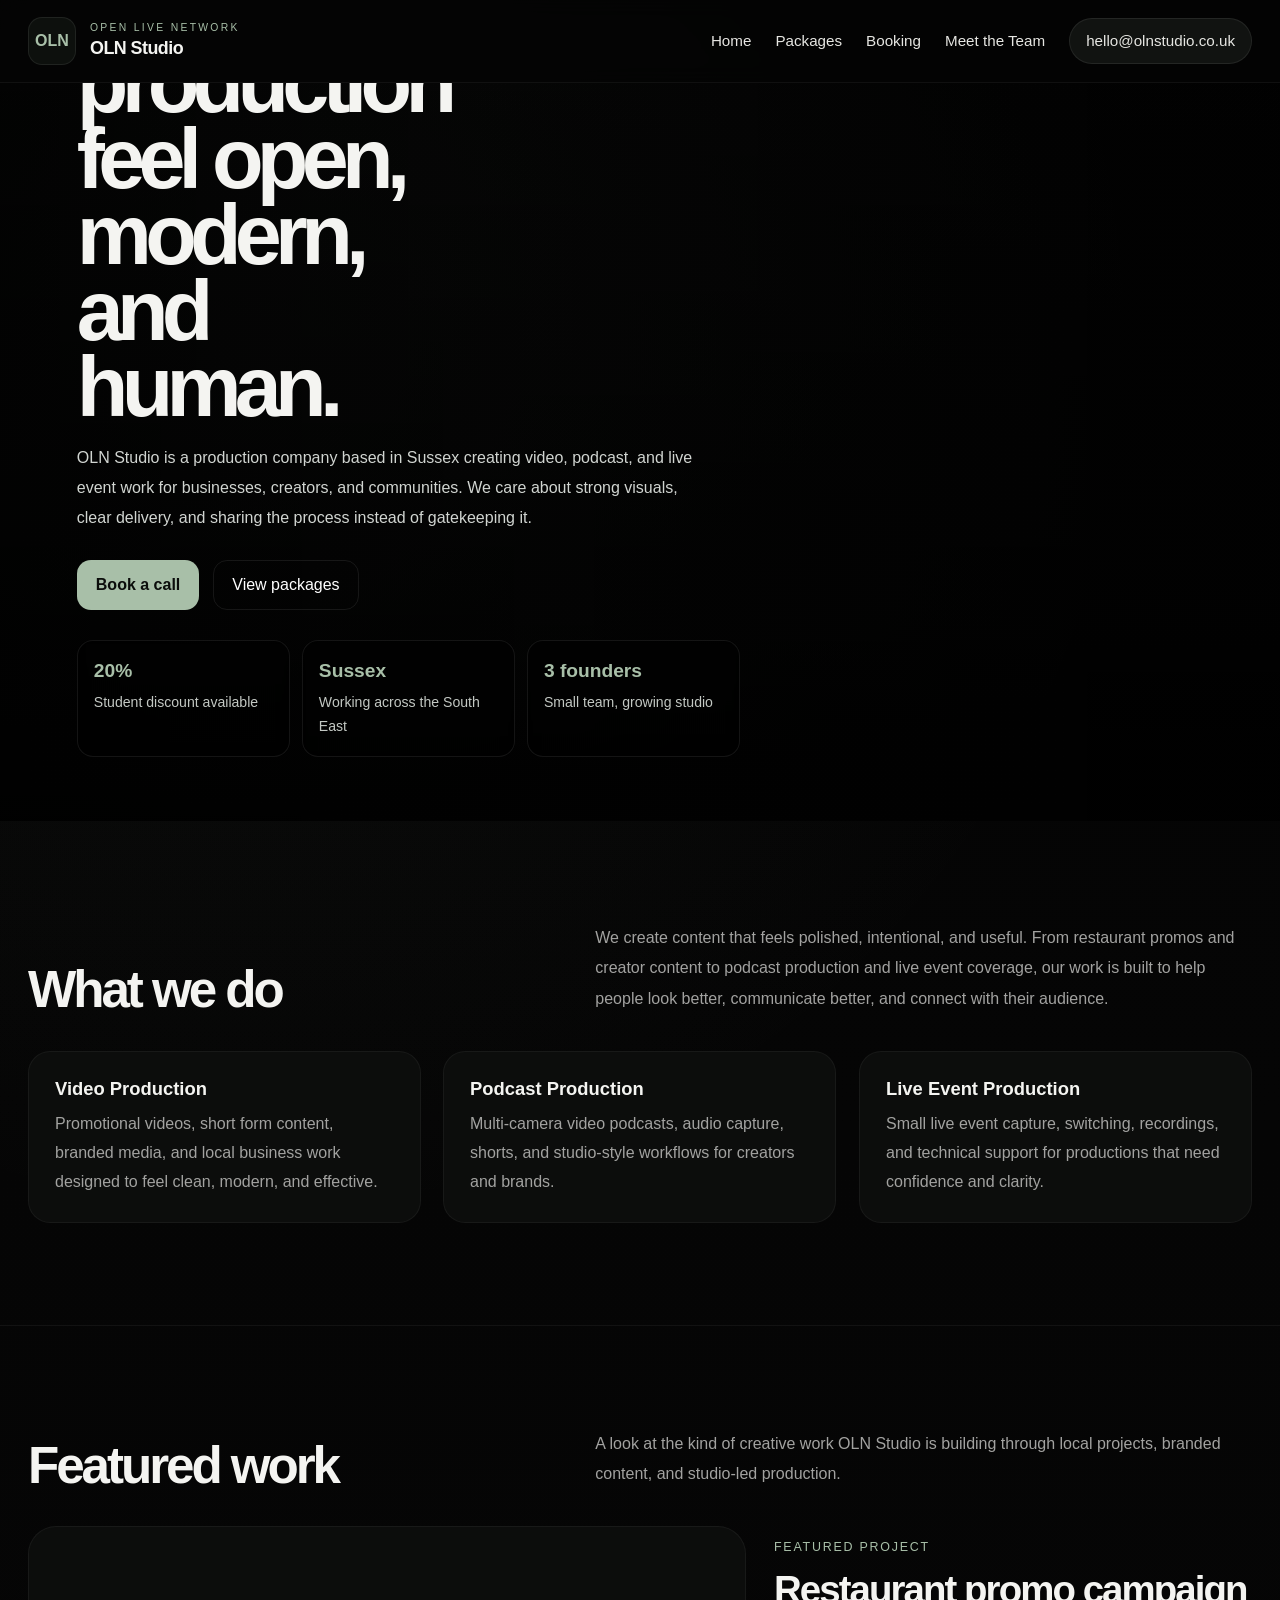
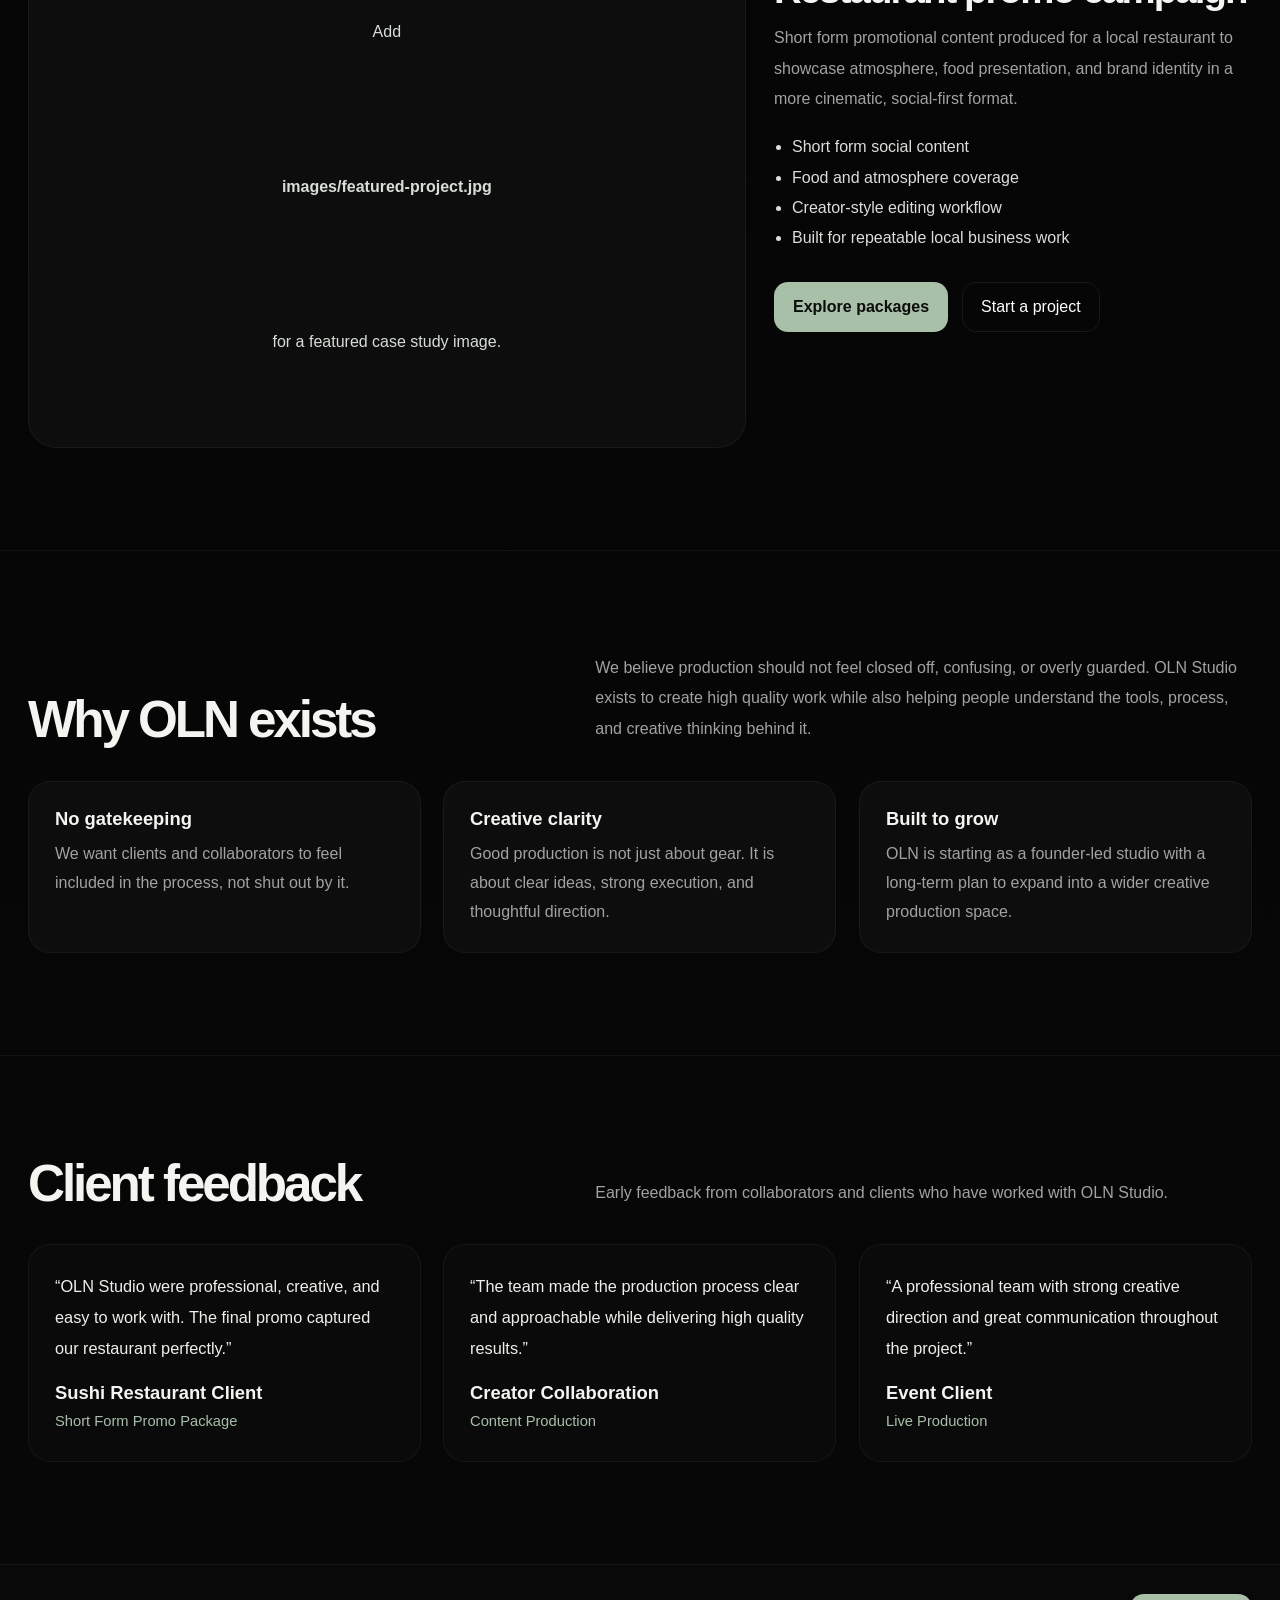
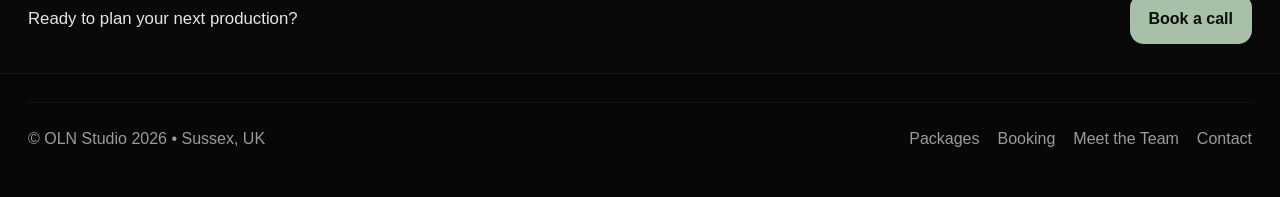
==== index.html @ 15d45d7c "Initial commit" ====
<!DOCTYPE html>
<html lang="en">
<head>
  <meta charset="UTF-8">
  <meta name="viewport" content="width=device-width, initial-scale=1.0">
  <title>OLN Studio | Production without the gatekeeping</title>
  <meta name="description" content="OLN Studio is a production company based in Sussex creating video, podcast, and event work for creators, businesses, and communities.">
  <link rel="stylesheet" href="styles.css">
</head>

<body>

<header class="nav">
  <div class="container nav-inner">
    <a class="brand" href="index.html">
      <img src="images/logo.png" alt="OLN Studio logo" onerror="this.style.display='none';this.nextElementSibling.style.display='grid';">
      <div class="brand-mark" style="display:none;">OLN</div>
      <div class="brand-text">
        <small>Open Live Network</small>
        <strong>OLN Studio</strong>
      </div>
    </a>

    <button class="nav-toggle" aria-label="Open menu" aria-expanded="false" type="button">
      <span></span>
      <span></span>
      <span></span>
    </button>

    <nav class="site-nav">
      <a href="index.html">Home</a>
      <a href="packages.html">Packages</a>
      <a href="booking.html">Booking</a>
      <a href="team.html">Meet the Team</a>
      <a class="nav-cta" href="mailto:hello@olnstudio.co.uk">hello@olnstudio.co.uk</a>
    </nav>
  </div>
</header>

<main>

  <section class="hero hero-video">
    <div class="hero-bg">
      <video autoplay muted loop playsinline>
        <source src="Videos/749192_Studio Actor Lights Director_By_Maks_Art_Artlist_HD.mp4" type="video/mp4">
      </video>
    </div>

    <div class="container hero-content">
      <span class="eyebrow">Production • Education • Community</span>

      <h1>
        We make production
        feel open, modern,
        and human.
      </h1>

      <p>
        OLN Studio is a production company based in Sussex creating video,
        podcast, and live event work for businesses, creators, and communities.
        We care about strong visuals, clear delivery, and sharing the process
        instead of gatekeeping it.
      </p>

      <div class="hero-actions">
        <a class="btn primary" href="booking.html">Book a call</a>
        <a class="btn secondary" href="packages.html">View packages</a>
      </div>

      <div class="hero-stats">
        <div class="stat">
          <strong>20%</strong>
          <span>Student discount available</span>
        </div>
        <div class="stat">
          <strong>Sussex</strong>
          <span>Working across the South East</span>
        </div>
        <div class="stat">
          <strong>3 founders</strong>
          <span>Small team, growing studio</span>
        </div>
      </div>
    </div>
  </section>

  <section class="section">
    <div class="container">
      <div class="section-head">
        <div>
          <h2>What we do</h2>
        </div>
        <p>
          We create content that feels polished, intentional, and useful.
          From restaurant promos and creator content to podcast production
          and live event coverage, our work is built to help people look better,
          communicate better, and connect with their audience.
        </p>
      </div>

      <div class="grid-3">
        <article class="card">
          <h3>Video Production</h3>
          <p>
            Promotional videos, short form content, branded media, and local business work
            designed to feel clean, modern, and effective.
          </p>
        </article>

        <article class="card">
          <h3>Podcast Production</h3>
          <p>
            Multi-camera video podcasts, audio capture, shorts, and studio-style workflows
            for creators and brands.
          </p>
        </article>

        <article class="card">
          <h3>Live Event Production</h3>
          <p>
            Small live event capture, switching, recordings, and technical support for productions
            that need confidence and clarity.
          </p>
        </article>
      </div>
    </div>
  </section>

  <section class="section">
    <div class="container">
      <div class="section-head">
        <div>
          <h2>Featured work</h2>
        </div>
        <p>
          A look at the kind of creative work OLN Studio is building through local projects,
          branded content, and studio-led production.
        </p>
      </div>

      <div class="featured-work">
        <div class="featured-media">
          <img src="images/featured-project.jpg" alt="Featured OLN Studio project" onerror="this.style.display='none';this.nextElementSibling.style.display='grid';">
          <div class="featured-fallback" style="display:none;">
            Add <strong>images/featured-project.jpg</strong> for a featured case study image.
          </div>
        </div>

        <div class="featured-copy">
          <span class="featured-tag">Featured Project</span>
          <h3>Restaurant promo campaign</h3>
          <p>
            Short form promotional content produced for a local restaurant to showcase
            atmosphere, food presentation, and brand identity in a more cinematic,
            social-first format.
          </p>

          <ul class="featured-points">
            <li>Short form social content</li>
            <li>Food and atmosphere coverage</li>
            <li>Creator-style editing workflow</li>
            <li>Built for repeatable local business work</li>
          </ul>

          <div class="hero-actions">
            <a class="btn primary" href="packages.html">Explore packages</a>
            <a class="btn secondary" href="booking.html">Start a project</a>
          </div>
        </div>
      </div>
    </div>
  </section>

  <section class="section">
    <div class="container">
      <div class="section-head">
        <div>
          <h2>Why OLN exists</h2>
        </div>
        <p>
          We believe production should not feel closed off, confusing, or overly guarded.
          OLN Studio exists to create high quality work while also helping people understand
          the tools, process, and creative thinking behind it.
        </p>
      </div>

      <div class="grid-3">
        <article class="card">
          <h3>No gatekeeping</h3>
          <p>We want clients and collaborators to feel included in the process, not shut out by it.</p>
        </article>

        <article class="card">
          <h3>Creative clarity</h3>
          <p>Good production is not just about gear. It is about clear ideas, strong execution, and thoughtful direction.</p>
        </article>

        <article class="card">
          <h3>Built to grow</h3>
          <p>OLN is starting as a founder-led studio with a long-term plan to expand into a wider creative production space.</p>
        </article>
      </div>
    </div>
  </section>

  <section class="section">
    <div class="container">
      <div class="section-head">
        <div>
          <h2>Client feedback</h2>
        </div>
        <p>
          Early feedback from collaborators and clients who have worked with OLN Studio.
        </p>
      </div>

      <div class="grid-3">
        <article class="card review-card">
          <p>“OLN Studio were professional, creative, and easy to work with. The final promo captured our restaurant perfectly.”</p>
          <h3>Sushi Restaurant Client</h3>
          <p>Short Form Promo Package</p>
        </article>

        <article class="card review-card">
          <p>“The team made the production process clear and approachable while delivering high quality results.”</p>
          <h3>Creator Collaboration</h3>
          <p>Content Production</p>
        </article>

        <article class="card review-card">
          <p>“A professional team with strong creative direction and great communication throughout the project.”</p>
          <h3>Event Client</h3>
          <p>Live Production</p>
        </article>
      </div>
    </div>
  </section>

  <section class="cta-band">
    <div class="container cta-band-inner">
      <p>Ready to plan your next production?</p>
      <a class="btn primary" href="booking.html">Book a call</a>
    </div>
  </section>

</main>

<footer>
  <div class="container footer-top">
    <div>© OLN Studio <span data-year></span> • Sussex, UK</div>
    <div class="footer-links">
      <a href="packages.html">Packages</a>
      <a href="booking.html">Booking</a>
      <a href="team.html">Meet the Team</a>
      <a href="mailto:hello@olnstudio.co.uk">Contact</a>
    </div>
  </div>
</footer>
<script src="script.js"></script>
</body>
</html>
---- styles.css ----
:root{
  --bg:#050505;
  --bg-soft:#090909;
  --panel:#0d0d0d;
  --text:#f4f4f1;
  --muted:#a2a2a0;
  --line:rgba(255,255,255,.08);
  --line-soft:rgba(255,255,255,.05);
  --sage:#a8bfa8;
  --sage-soft:#c8d5c8;
  --content:1320px;
  --radius:22px;
  --radius-lg:30px;
}

*{box-sizing:border-box}
html{scroll-behavior:smooth}

body{
  margin:0;
  font-family:Arial, Helvetica, sans-serif;
  color:var(--text);
  background:
    radial-gradient(circle at 20% 10%, rgba(168,191,168,.05), transparent 28%),
    linear-gradient(180deg,#040404 0%, #070707 100%);
  line-height:1.5;
}

img,video{
  display:block;
  max-width:100%;
}

a{
  color:inherit;
  text-decoration:none;
}

.container{
  width:min(var(--content), calc(100% - 56px));
  margin:0 auto;
}

/* NAV */

.nav{
  position:sticky;
  top:0;
  z-index:100;
  background:rgba(4,4,4,.88);
  border-bottom:1px solid var(--line-soft);
  backdrop-filter:blur(10px);
}

.nav-inner{
  min-height:82px;
  display:flex;
  align-items:center;
  justify-content:space-between;
  gap:24px;
}

.brand{
  display:flex;
  align-items:center;
  gap:14px;
}

.brand img{
  width:48px;
  height:48px;
  object-fit:contain;
  border-radius:14px;
}

.brand-mark{
  width:48px;
  height:48px;
  border-radius:14px;
  display:grid;
  place-items:center;
  border:1px solid var(--line);
  color:var(--sage);
  font-weight:700;
  background:#0d100d;
}

.brand-text small{
  display:block;
  font-size:.65rem;
  letter-spacing:.22em;
  text-transform:uppercase;
  color:var(--sage);
}

.brand-text strong{
  display:block;
  font-size:1.12rem;
  letter-spacing:-.03em;
}

.nav nav{
  display:flex;
  align-items:center;
  gap:24px;
  flex-wrap:wrap;
}

.nav nav a{
  font-size:.95rem;
  color:#e6e6e2;
  transition:.2s ease;
}

.nav nav a:hover{
  color:var(--sage);
}

.nav-cta{
  padding:11px 16px;
  border-radius:999px;
  border:1px solid var(--line);
  background:#111311;
}

/* BUTTONS */

.btn{
  display:inline-flex;
  align-items:center;
  justify-content:center;
  min-height:50px;
  padding:0 18px;
  border-radius:14px;
  border:1px solid var(--line);
  background:#111;
  color:#fff;
  transition:.2s ease;
}

.btn:hover{
  transform:translateY(-1px);
}

.btn.primary{
  background:var(--sage);
  color:#0b0d0b;
  border-color:transparent;
  font-weight:700;
}

.btn.secondary{
  background:transparent;
}

/* HERO */

.hero.hero-video{
  position: relative;
  min-height: 82vh;
  height: 82vh;
  display: flex;
  align-items: flex-end;
  overflow: hidden;
  padding: 0;
}

.hero-bg{
  position: absolute;
  inset: 0;
  z-index: 0;
}

.hero-bg video,
.hero-bg img{
  width: 100%;
  height: 100%;
  object-fit: cover;
}

.hero.hero-video::before{
  content: "";
  position: absolute;
  inset: 0;
  z-index: 1;
  background:
    linear-gradient(90deg, rgba(0,0,0,.68) 0%, rgba(0,0,0,.36) 42%, rgba(0,0,0,.55) 100%),
    linear-gradient(180deg, rgba(0,0,0,.16) 0%, rgba(0,0,0,.55) 72%, rgba(0,0,0,.82) 100%);
}

.hero-content{
  position: relative;
  z-index: 2;
  width: 100%;
  max-width: 760px;
  margin-left: 0;
  margin-right: auto;

  padding-left: clamp(40px, 6vw, 120px);
  padding-right: 20px;
  padding-bottom: 64px;
}

.eyebrow{
  display: inline-flex;
  align-items: center;
  padding: 9px 14px;
  border-radius: 999px;
  border: 1px solid var(--line);
  color: #d8e2d8;
  font-size: .82rem;
  background: rgba(12,13,12,.72);
}

.hero h1{
  margin: 18px 0;
  max-width: 8.6ch;
  font-size: clamp(3.2rem, 6.6vw, 6.4rem);
  line-height: .9;
  letter-spacing: -.08em;
  font-weight: 700;
}

.hero p{
  margin: 0;
  max-width: 620px;
  color: #d1d5d1;
  font-size: clamp(1rem, 1.2vw, 1.08rem);
  line-height: 1.85;
}

.hero-actions{
  display: flex;
  flex-wrap: wrap;
  gap: 14px;
  margin-top: 28px;
}

.hero-stats{
  display: grid;
  grid-template-columns: repeat(3, minmax(0,1fr));
  gap: 12px;
  margin-top: 30px;
  max-width: 760px;
}

.stat{
  padding: 16px 16px 18px;
  border-radius: 16px;
  background: rgba(0,0,0,.38);
  border: 1px solid rgba(255,255,255,.08);
  backdrop-filter: blur(6px);
}

.stat strong{
  display: block;
  color: var(--sage);
  font-size: 1.2rem;
  margin-bottom: 4px;
}

.stat span{
  color: #c3c8c3;
  font-size: .88rem;
  line-height: 1.45;
}

/* SECTIONS */

.section{
  padding:clamp(72px, 8vw, 120px) 0;
}

.section + .section{
  border-top:1px solid var(--line-soft);
}

.section-head{
  display:grid;
  grid-template-columns:minmax(0,.9fr) minmax(0,1.1fr);
  gap:30px;
  align-items:end;
  margin-bottom:36px;
}

.section-head h2{
  margin:0;
  font-size:clamp(2.1rem, 4vw, 4rem);
  line-height:.96;
  letter-spacing:-.06em;
}

.section-head p{
  margin:0;
  max-width:760px;
  color:var(--muted);
  line-height:1.9;
}

/* GRIDS */

.grid-3{
  display:grid;
  grid-template-columns:repeat(3, minmax(0,1fr));
  gap:22px;
}

.card{
  padding:26px;
  border-radius:22px;
  background:#0c0d0c;
  border:1px solid var(--line-soft);
}

.card h3{
  margin:0 0 10px;
  font-size:1.15rem;
  line-height:1.2;
}

.card p{
  margin:0;
  color:var(--muted);
  line-height:1.8;
}

/* REVIEWS */

.review-card{
  background:#0a0a0a;
}

.review-card p:first-child{
  color:#efefea;
  font-size:1.02rem;
  line-height:1.9;
}

.review-card h3{
  margin-top:18px;
  margin-bottom:4px;
}

.review-card p:last-child{
  color:var(--sage);
  font-size:.92rem;
}

/* FEATURED WORK */

.featured-work{
  display:grid;
  grid-template-columns:minmax(0,1.2fr) minmax(320px,.8fr);
  gap:28px;
  align-items:start;
}

.featured-media{
  min-height:520px;
  border-radius:28px;
  overflow:hidden;
  background:#0c0d0c;
  border:1px solid var(--line-soft);
}

.featured-media img{
  width:100%;
  height:100%;
  object-fit:cover;
}

.featured-fallback{
  min-height:520px;
  display:grid;
  place-items:center;
  text-align:center;
  padding:28px;
  color:#d7ddd7;
}

.featured-copy{
  padding:8px 0;
}

.featured-tag{
  display:inline-block;
  margin-bottom:14px;
  font-size:.78rem;
  letter-spacing:.14em;
  text-transform:uppercase;
  color:var(--sage);
}

.featured-copy h3{
  margin:0 0 14px;
  font-size:clamp(1.8rem, 3vw, 3rem);
  line-height:1;
  letter-spacing:-.05em;
}

.featured-copy p{
  margin:0 0 18px;
  color:var(--muted);
  line-height:1.9;
}

.featured-points{
  margin:0 0 24px 18px;
  padding:0;
  color:#ddddda;
  line-height:1.9;
}

/* CTA BAND */

.cta-band{
  border-top:1px solid var(--line-soft);
  border-bottom:1px solid var(--line-soft);
  background:#090909;
}

.cta-band-inner{
  min-height:108px;
  display:flex;
  align-items:center;
  justify-content:space-between;
  gap:24px;
}

.cta-band p{
  margin:0;
  color:#e4e7e2;
  font-size:1.05rem;
}

/* PACKAGES */

.package-grid{
  display:grid;
  grid-template-columns:repeat(3, minmax(0,1fr));
  gap:22px;
}

.package{
  padding:26px;
  border-radius:24px;
  background:#0c0d0c;
  border:1px solid var(--line-soft);
}

.package .tag{
  display:inline-block;
  margin-bottom:12px;
  color:var(--sage);
  font-size:.74rem;
  letter-spacing:.14em;
  text-transform:uppercase;
}

.package h3{
  margin:0;
  font-size:1.3rem;
}

.price{
  margin:12px 0 10px;
  color:var(--sage-soft);
  font-size:1.75rem;
  font-weight:700;
}

.package p{
  margin:0 0 14px;
  color:var(--muted);
  line-height:1.8;
}

.package ul{
  margin:0 0 20px 18px;
  padding:0;
  color:#ddddda;
  line-height:1.85;
}

.package .btn{
  width:100%;
}

/* TEAM */

.team-grid{
  display:grid;
  grid-template-columns:repeat(3, minmax(0,1fr));
  gap:22px;
}

.member{
  border-radius:24px;
  overflow:hidden;
  background:#0c0d0c;
  border:1px solid var(--line-soft);
}

.member-photo{
  aspect-ratio:4/5;
  overflow:hidden;
  background:#101010;
}

.member-photo img{
  width:100%;
  height:100%;
  object-fit:cover;
}

.member-fallback{
  min-height:320px;
  display:grid;
  place-items:center;
  color:#d6ddd6;
  background:#101010;
}

.member-body{
  padding:24px;
}

.member-body h3{
  margin:0 0 6px;
  font-size:1.3rem;
}

.role{
  color:var(--sage);
  font-size:.95rem;
  margin-bottom:10px;
}

.member-body p{
  margin:0;
  color:var(--muted);
  line-height:1.85;
}

/* BOOKING */

.booking-panel{
  display:grid;
  grid-template-columns:minmax(320px,.85fr) minmax(0,1.15fr);
  gap:22px;
}

.booking-note,
.embed-card{
  border-radius:24px;
  background:#0c0d0c;
  border:1px solid var(--line-soft);
}

.booking-note{
  padding:24px;
}

.booking-note h3{
  margin-top:0;
}

.booking-note p,
.booking-note li{
  color:var(--muted);
  line-height:1.85;
}

.embed-card{
  overflow:hidden;
  min-height:720px;
  background:#090909;
}

.cal-placeholder{
  min-height:720px;
  display:grid;
  place-items:center;
  text-align:center;
  padding:30px;
  color:var(--muted);
}

/* FOOTER */

footer{
  padding:28px 0 46px;
  color:#969e96;
}

.footer-top{
  padding-top:24px;
  border-top:1px solid var(--line-soft);
  display:flex;
  justify-content:space-between;
  align-items:center;
  gap:20px;
}

.footer-links{
  display:flex;
  gap:18px;
  flex-wrap:wrap;
}

/* RESPONSIVE */

@media (max-width:1200px){
  .hero.hero-video{
    min-height: 76vh;
    height: 76vh;
  }
}

@media (max-width:980px){
  .section-head,
  .grid-3,
  .package-grid,
  .team-grid,
  .booking-panel,
  .hero-stats,
  .featured-work{
    grid-template-columns: 1fr;
  }

  .section-head{
    display: grid;
  }

  .cta-band-inner,
  .footer-top,
  .nav-inner{
    flex-direction: column;
    align-items: flex-start;
  }

  .nav nav{
    gap: 14px;
  }

  .hero.hero-video{
    min-height: 72vh;
    height: 72vh;
  }

  .hero-content{
    max-width: 640px;
    margin-left: 0;
    margin-right: auto;
    padding: 0 0 48px;
  }
}

@media (max-width:640px){
  .container{
    width: min(var(--content), calc(100% - 28px));
  }

  .hero.hero-video{
    min-height: 68vh;
    height: 68vh;
  }

  .hero-content{
    padding: 0 0 34px;
  }

  .hero h1{
    font-size: clamp(2.7rem, 12vw, 4.4rem);
    max-width: 9ch;
  }

  .hero p{
    font-size: .98rem;
    line-height: 1.72;
  }

  .stat{
    backdrop-filter: none;
    background: rgba(0,0,0,.5);
  }

  .card,
  .package,
  .member-body,
  .booking-note{
    padding: 20px;
  }

  .featured-media,
  .featured-fallback{
    min-height: 260px;
  }
}

.nav{
  transition: background .25s ease, border-color .25s ease, box-shadow .25s ease;
}

.nav.nav-scrolled{
  background: rgba(4,4,4,.94);
  box-shadow: 0 10px 30px rgba(0,0,0,.22);
}

.reveal{
  opacity: 0;
  transform: translateY(26px);
  transition:
    opacity .7s ease,
    transform .7s ease;
  will-change: opacity, transform;
}

.reveal.is-visible{
  opacity: 1;
  transform: translateY(0);
}

@media (prefers-reduced-motion: reduce){
  .reveal,
  .reveal.is-visible{
    opacity: 1;
    transform: none;
    transition: none;
  }
}

.nav{
  transition: background .25s ease, border-color .25s ease, box-shadow .25s ease;
}

.nav.nav-scrolled{
  background: rgba(4,4,4,.94);
  box-shadow: 0 10px 30px rgba(0,0,0,.22);
}

.reveal{
  opacity: 0;
  transform: translateY(26px);
  transition: opacity .7s ease, transform .7s ease;
  will-change: opacity, transform;
}

.reveal.is-visible{
  opacity: 1;
  transform: translateY(0);
}

.nav-toggle{
  display:none;
  width:48px;
  height:48px;
  padding:0;
  border:1px solid var(--line);
  border-radius:14px;
  background:#111311;
  align-items:center;
  justify-content:center;
  flex-direction:column;
  gap:5px;
  cursor:pointer;
}

.nav-toggle span{
  display:block;
  width:18px;
  height:2px;
  background:#f4f4f1;
  border-radius:999px;
}

.site-nav{
  display:flex;
  align-items:center;
  gap:24px;
  flex-wrap:wrap;
}

@media (max-width: 980px){
  .nav-inner{
    position:relative;
    flex-direction:row;
    align-items:center;
  }

  .nav-toggle{
    display:flex;
    margin-left:auto;
  }

  .site-nav{
    display:none;
    position:absolute;
    top:calc(100% + 12px);
    left:0;
    right:0;
    flex-direction:column;
    align-items:flex-start;
    gap:14px;
    padding:18px;
    border:1px solid var(--line-soft);
    border-radius:20px;
    background:#0b0c0b;
    box-shadow:0 18px 50px rgba(0,0,0,.3);
  }

  .site-nav.is-open{
    display:flex;
  }

  .site-nav .nav-cta{
    width:100%;
    justify-content:center;
    text-align:center;
  }
}

@media (prefers-reduced-motion: reduce){
  .reveal,
  .reveal.is-visible{
    opacity:1;
    transform:none;
    transition:none;
  }
}
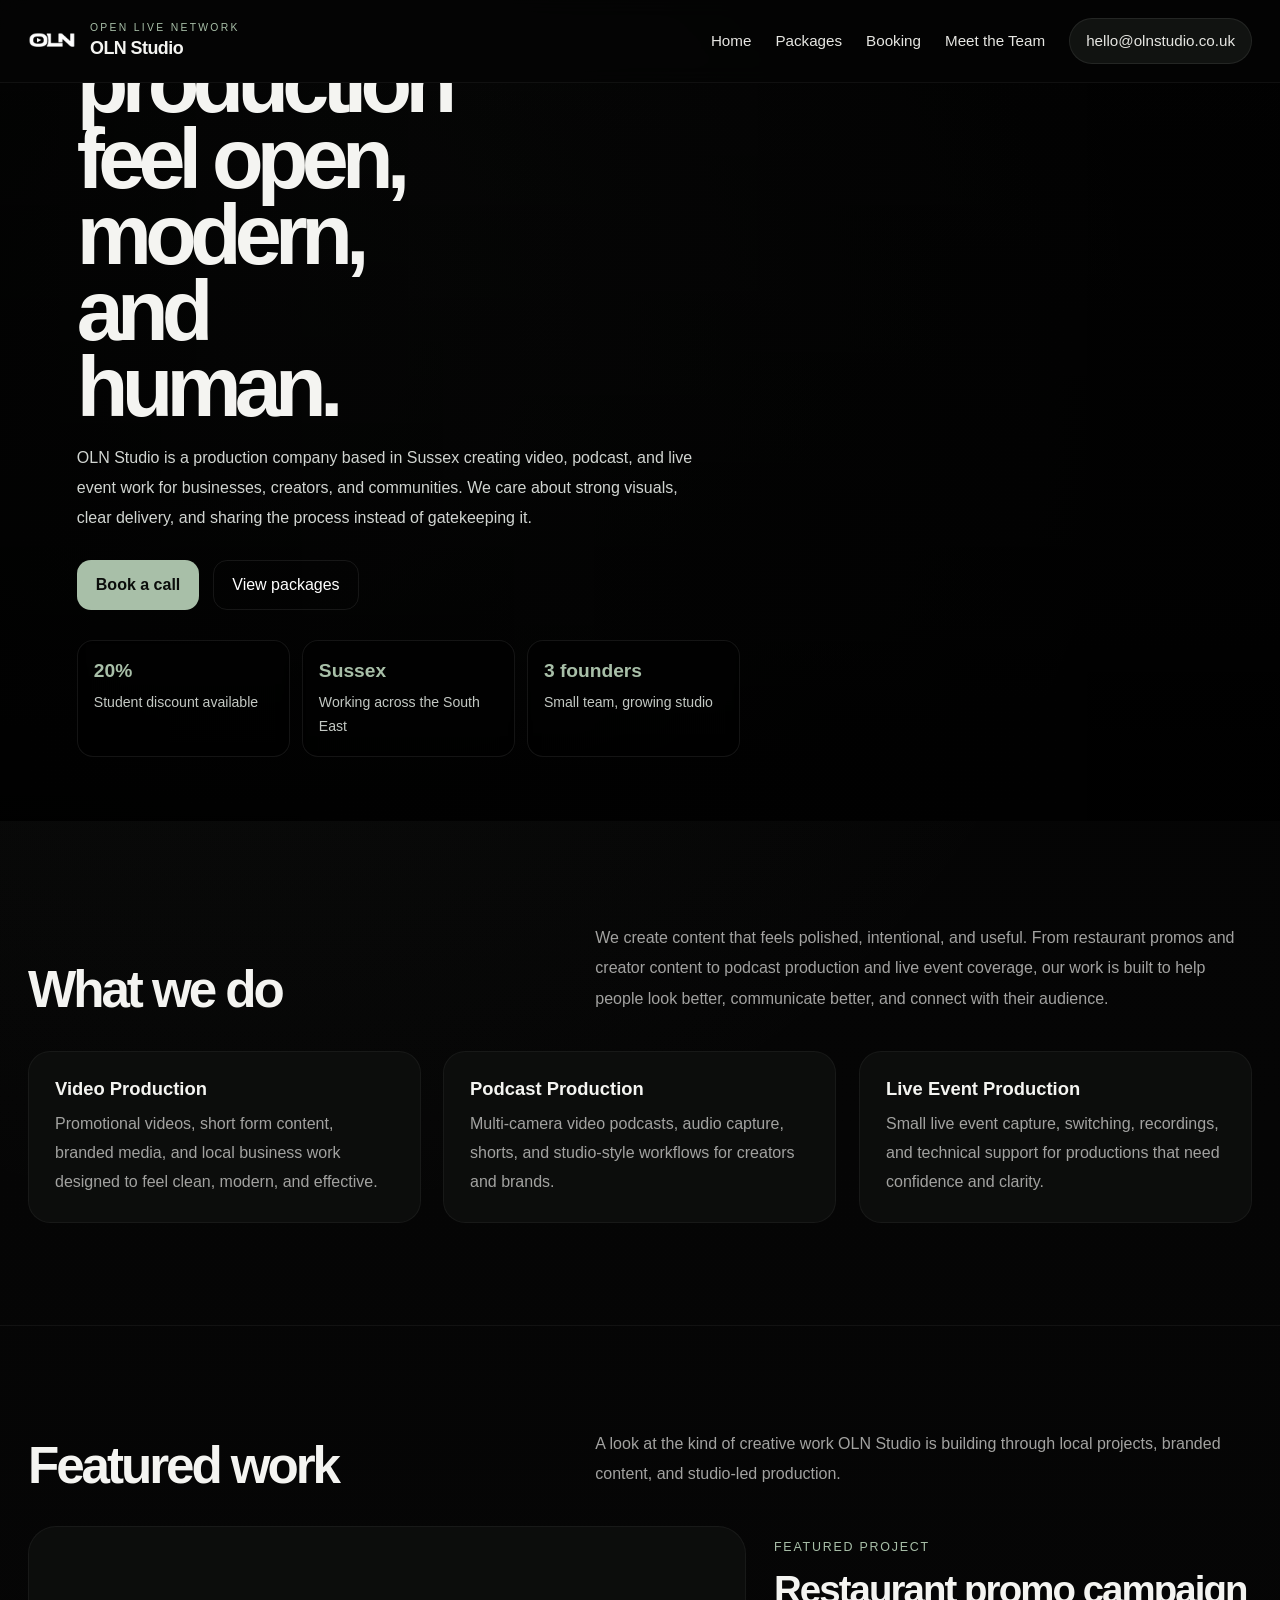
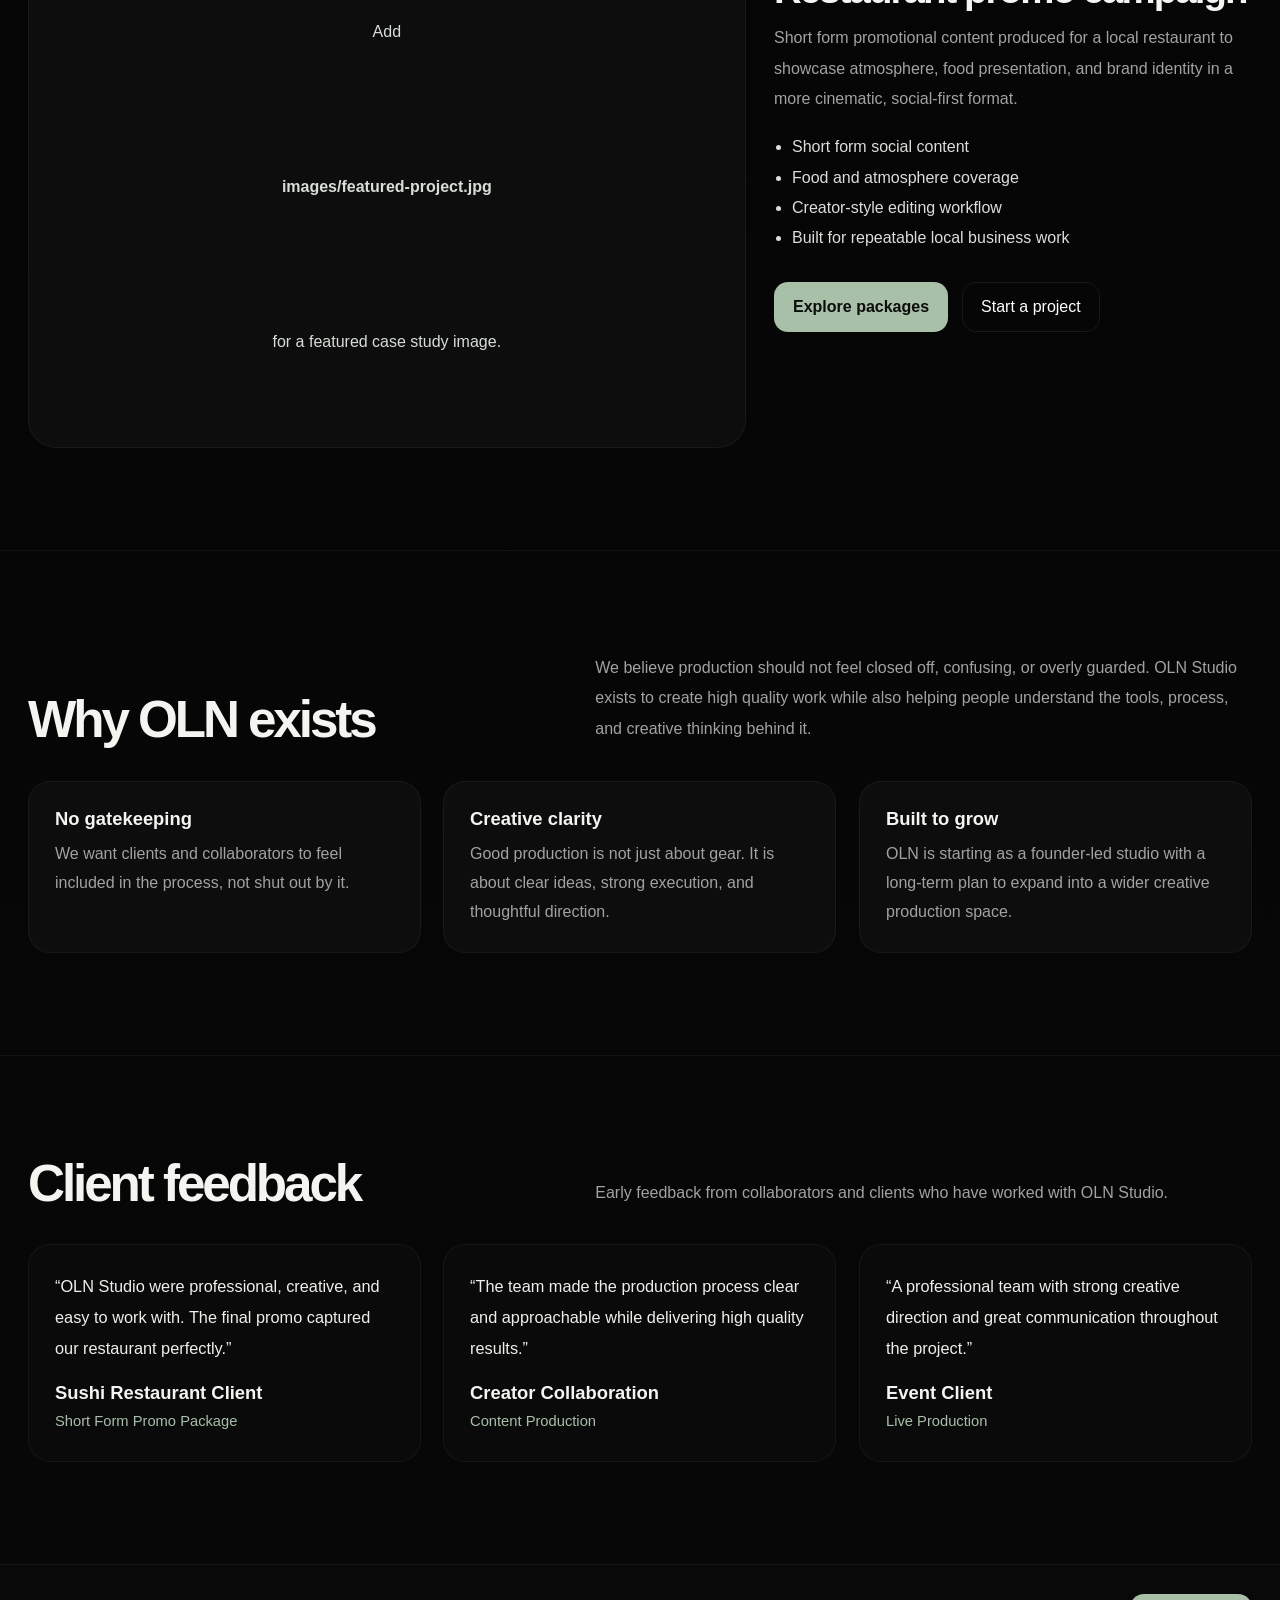
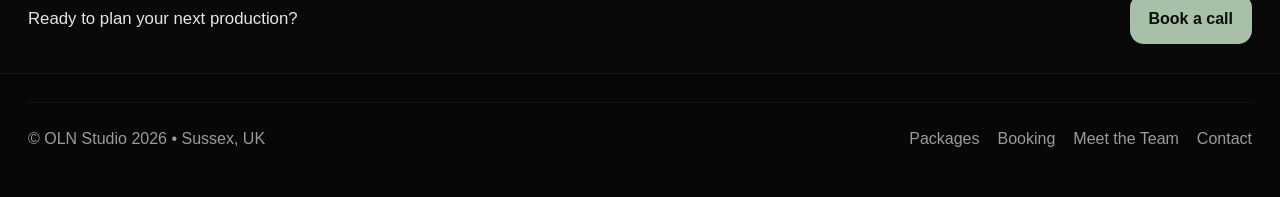
==== commit e60012b4: "Fix image path case sensitivity in multiple HTML files" ====
--- a/index.html
+++ b/index.html
@@ -13,7 +13,7 @@
 <header class="nav">
   <div class="container nav-inner">
     <a class="brand" href="index.html">
-      <img src="images/logo.png" alt="OLN Studio logo" onerror="this.style.display='none';this.nextElementSibling.style.display='grid';">
+      <img src="Images/logo.png" alt="OLN Studio logo" onerror="this.style.display='none';this.nextElementSibling.style.display='grid';">
       <div class="brand-mark" style="display:none;">OLN</div>
       <div class="brand-text">
         <small>Open Live Network</small>
